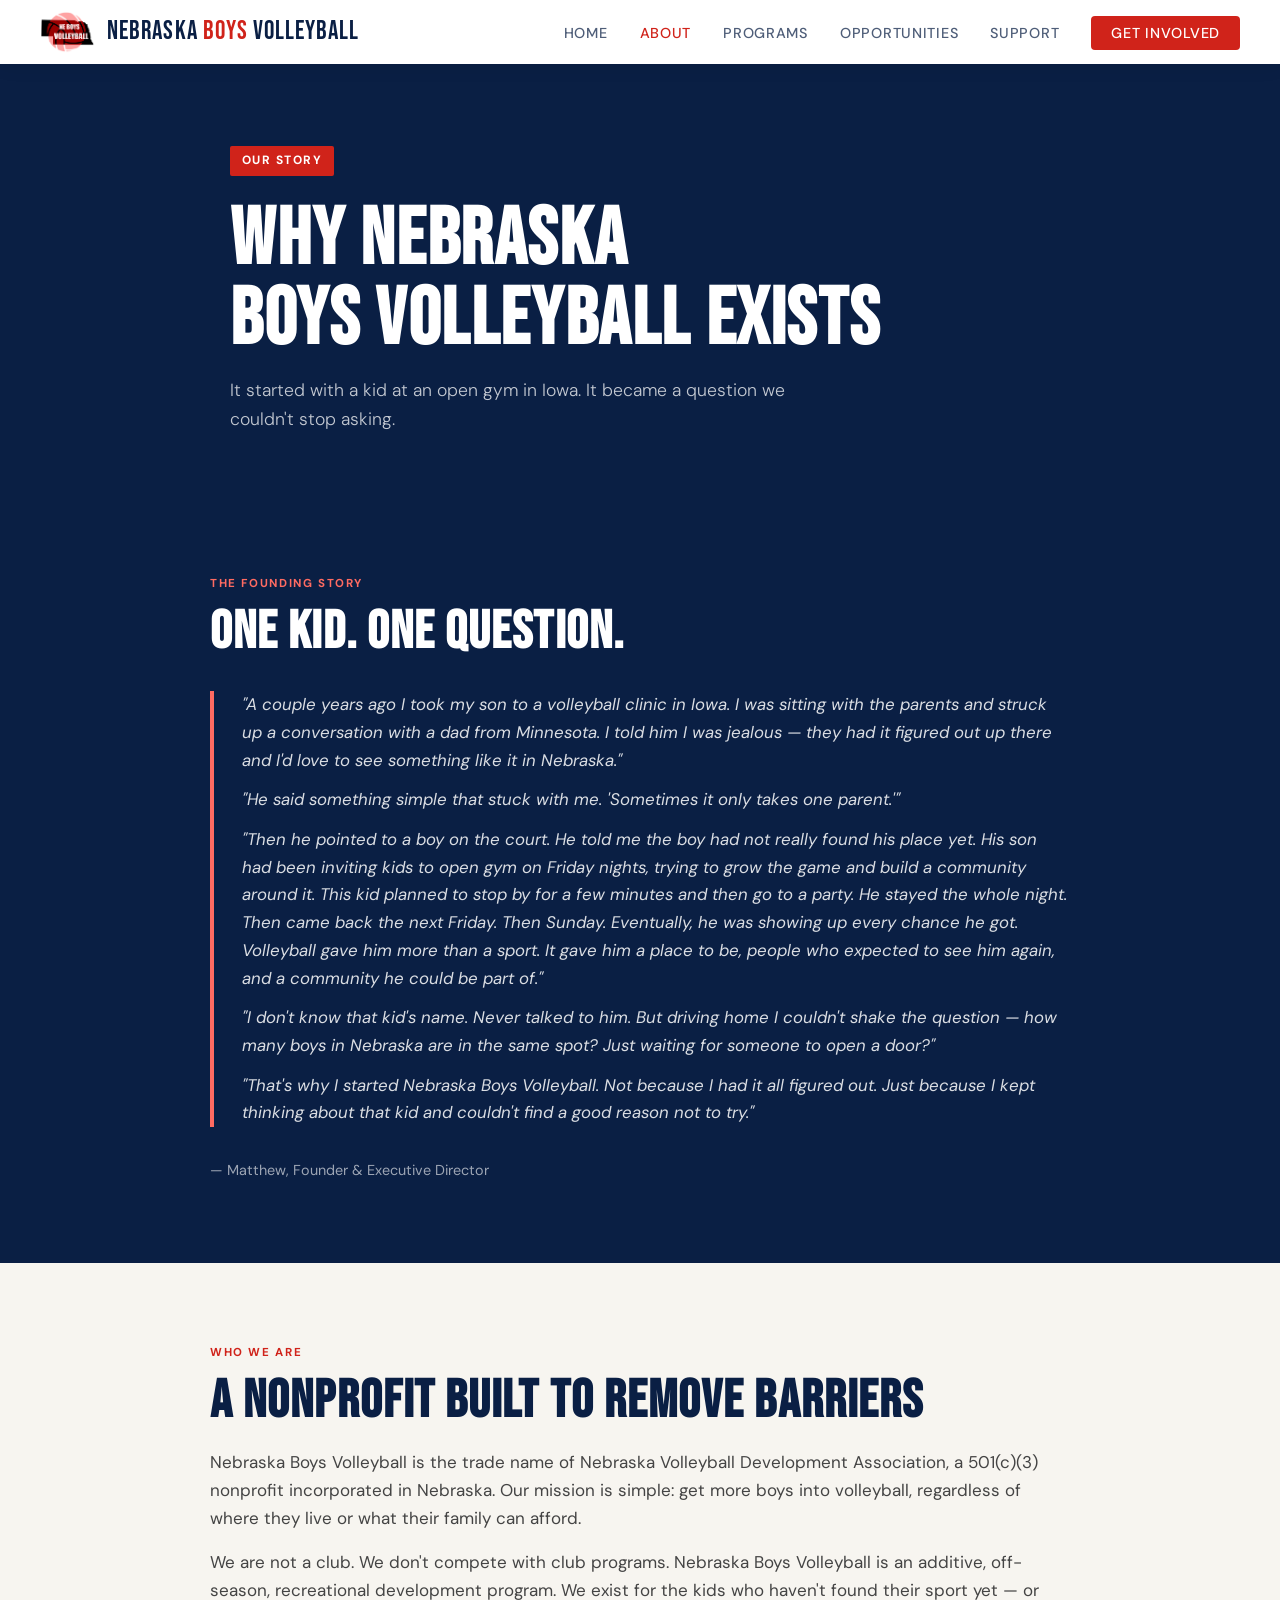
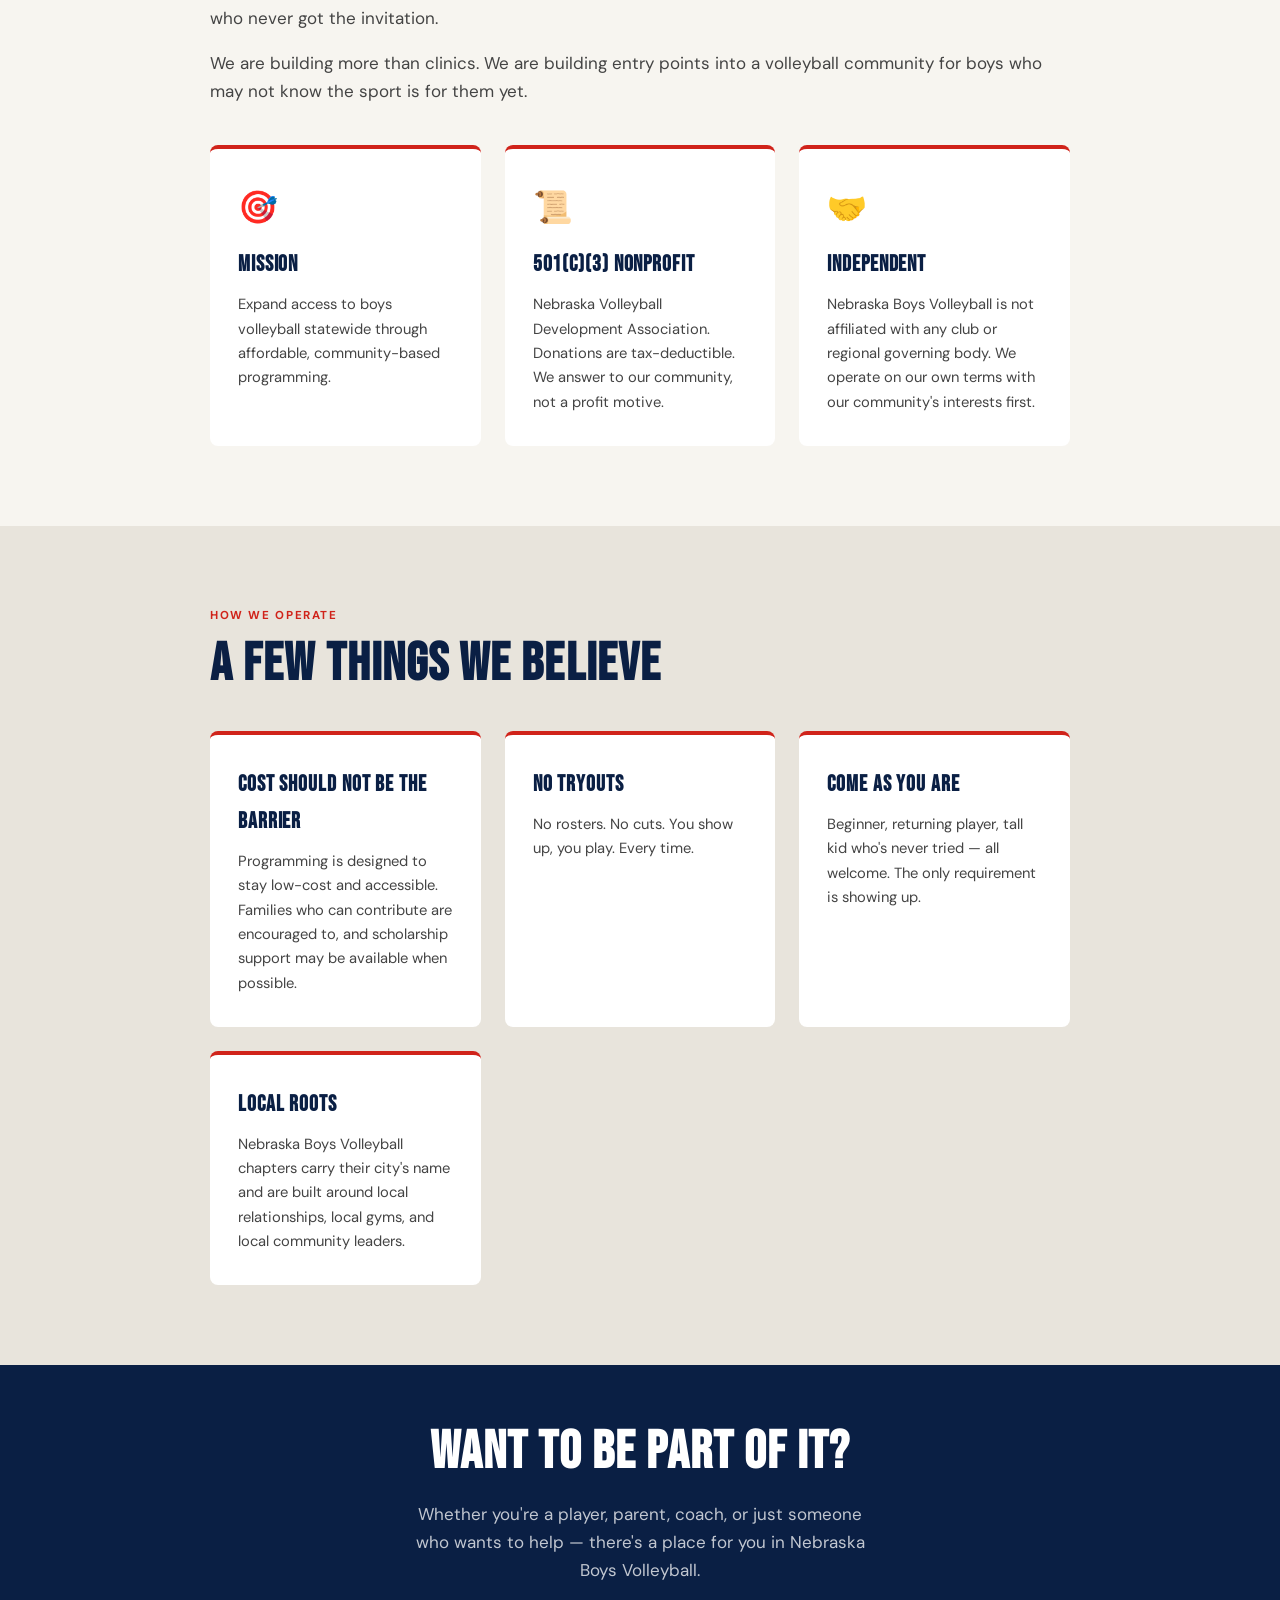
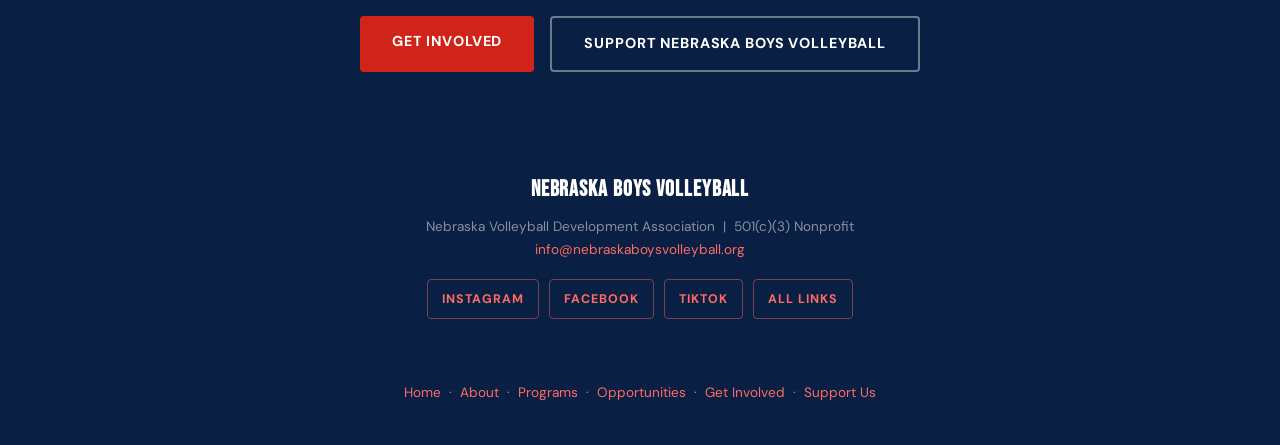
==== about.html @ cfd54239 "baseline changes" ====
﻿<!DOCTYPE html>
<html lang="en">
<head>
  <meta charset="UTF-8">
  <meta name="viewport" content="width=device-width, initial-scale=1.0">
  <title>About | Nebraska Boys Volleyball</title>
  <meta name="description" content="Learn the story behind Nebraska Boys Volleyball and our mission to grow boys volleyball participation across Nebraska.">
  <meta name="keywords" content="Nebraska Boys Volleyball mission, Nebraska volleyball nonprofit, boys volleyball Nebraska story, youth volleyball nonprofit Nebraska">
  <meta name="author" content="Nebraska Volleyball Development Association">
  <link rel="canonical" href="https://www.nebraskaboysvolleyball.org/about.html">

  <meta property="og:type" content="website">
  <meta property="og:url" content="https://www.nebraskaboysvolleyball.org/about.html">
  <meta property="og:title" content="About Nebraska Boys Volleyball">
  <meta property="og:description" content="The story behind Nebraska Boys Volleyball &mdash; and why we exist to give every Nebraska boy an invitation to play.">
  <meta property="og:site_name" content="Nebraska Boys Volleyball">

  <meta name="twitter:card" content="summary">
  <meta name="twitter:title" content="About Nebraska Boys Volleyball">
  <meta name="twitter:description" content="The story behind Nebraska Boys Volleyball &mdash; why we exist to give every Nebraska boy an invitation to play.">

  <link rel="icon" type="image/png" sizes="192x192" href="assets/favicon.png">
  <link rel="apple-touch-icon" href="assets/favicon.png">
  <link rel="stylesheet" href="style.css">
</head>
<body>

<nav>
  <a class="nav-brand" href="index.html">
    <img class="nav-logo" src="images/boys_logo_resize.png" alt="Nebraska Boys Volleyball logo">
    <span class="nav-brand-text">Nebraska <span>Boys</span> Volleyball</span>
  </a>
  <button class="nav-toggle" onclick="document.querySelector('.nav-links').classList.toggle('open')" aria-label="Menu">
    <span></span><span></span><span></span>
  </button>
  <ul class="nav-links">
    <li><a href="index.html">Home</a></li>
    <li><a href="about.html" class="active">About</a></li>
    <li><a href="programs.html">Programs</a></li>
    <li><a href="opportunities.html">Opportunities</a></li>
    <li><a href="support.html">Support</a></li>
    <li><a href="get-involved.html" class="nav-cta">Get Involved</a></li>
  </ul>
</nav>

<section class="page-hero">
  <div class="page-hero-inner">
    <div class="hero-tag">Our Story</div>
    <h1>Why Nebraska<br>Boys Volleyball Exists</h1>
    <p>It started with a kid at an open gym in Iowa. It became a question we couldn't stop asking.</p>
  </div>
</section>

<!-- FOUNDING STORY -->
<section class="section section-alt">
  <div class="section-inner">
    <div class="section-label">The Founding Story</div>
    <h2>One Kid. One Question.</h2>
    <div class="story-block">
      <p>"A couple years ago I took my son to a volleyball clinic in Iowa. I was sitting with the parents and struck up a conversation with a dad from Minnesota. I told him I was jealous &mdash; they had it figured out up there and I'd love to see something like it in Nebraska."</p>
      <p>"He said something simple that stuck with me. 'Sometimes it only takes one parent.'"</p>
      <p>"Then he pointed to a boy on the court. He told me the boy had not really found his place yet. His son had been inviting kids to open gym on Friday nights, trying to grow the game and build a community around it. This kid planned to stop by for a few minutes and then go to a party. He stayed the whole night. Then came back the next Friday. Then Sunday. Eventually, he was showing up every chance he got. Volleyball gave him more than a sport. It gave him a place to be, people who expected to see him again, and a community he could be part of."</p>
      <p>"I don't know that kid's name. Never talked to him. But driving home I couldn't shake the question &mdash; how many boys in Nebraska are in the same spot? Just waiting for someone to open a door?"</p>
      <p>"That's why I started Nebraska Boys Volleyball. Not because I had it all figured out. Just because I kept thinking about that kid and couldn't find a good reason not to try."</p>
    </div>
    <p style="color: rgba(255,255,255,0.6); font-size:0.9rem;">&mdash; Matthew, Founder & Executive Director</p>
  </div>
</section>

<!-- MISSION & STRUCTURE -->
<section class="section">
  <div class="section-inner">
    <div class="section-label">Who We Are</div>
    <h2>A Nonprofit Built to Remove Barriers</h2>
    <p>Nebraska Boys Volleyball is the trade name of Nebraska Volleyball Development Association, a 501(c)(3) nonprofit incorporated in Nebraska. Our mission is simple: get more boys into volleyball, regardless of where they live or what their family can afford.</p>
    <p>We are not a club. We don't compete with club programs. Nebraska Boys Volleyball is an additive, off-season, recreational development program. We exist for the kids who haven't found their sport yet &mdash; or who never got the invitation.</p>
    <p>We are building more than clinics. We are building entry points into a volleyball community for boys who may not know the sport is for them yet.</p>

    <div class="card-grid" style="margin-top:40px;">
      <div class="card">
        <div class="card-icon">&#127919;</div>
        <h3>Mission</h3>
        <p>Expand access to boys volleyball statewide through affordable, community-based programming.</p>
      </div>
      <div class="card">
        <div class="card-icon">&#128220;</div>
        <h3>501(c)(3) Nonprofit</h3>
        <p>Nebraska Volleyball Development Association. Donations are tax-deductible. We answer to our community, not a profit motive.</p>
      </div>
      <div class="card">
        <div class="card-icon">&#129309;</div>
        <h3>Independent</h3>
        <p>Nebraska Boys Volleyball is not affiliated with any club or regional governing body. We operate on our own terms with our community's interests first.</p>
      </div>
    </div>
  </div>
</section>

<!-- PRINCIPLES -->
<section class="section" style="background: var(--light-gray);">
  <div class="section-inner">
    <div class="section-label">How We Operate</div>
    <h2>A Few Things We Believe</h2>

    <div class="card-grid">
      <div class="card">
        <h3>Cost Should Not Be the Barrier</h3>
        <p>Programming is designed to stay low-cost and accessible. Families who can contribute are encouraged to, and scholarship support may be available when possible.</p>
      </div>
      <div class="card">
        <h3>No Tryouts</h3>
        <p>No rosters. No cuts. You show up, you play. Every time.</p>
      </div>
      <div class="card">
        <h3>Come as You Are</h3>
        <p>Beginner, returning player, tall kid who's never tried &mdash; all welcome. The only requirement is showing up.</p>
      </div>
      <div class="card">
        <h3>Local Roots</h3>
        <p>Nebraska Boys Volleyball chapters carry their city's name and are built around local relationships, local gyms, and local community leaders.</p>
      </div>
    </div>
  </div>
</section>


<!-- CTA -->
<section class="section section-alt" style="text-align:center; padding-top:60px; padding-bottom:60px;">
  <div class="section-inner">
    <h2>Want to Be Part of It?</h2>
    <p style="max-width:480px; margin: 12px auto 32px;">Whether you're a player, parent, coach, or just someone who wants to help &mdash; there's a place for you in Nebraska Boys Volleyball.</p>
    <div class="btn-row" style="justify-content:center;">
      <a href="get-involved.html" class="btn btn-primary">Get Involved</a>
      <a href="support.html" class="btn btn-outline">Support Nebraska Boys Volleyball</a>
    </div>
  </div>
</section>

<footer>
  <strong>Nebraska Boys Volleyball</strong>
  Nebraska Volleyball Development Association &nbsp;|&nbsp; 501(c)(3) Nonprofit<br>
  <a href="mailto:info@nebraskaboysvolleyball.org">info@nebraskaboysvolleyball.org</a>
  <div class="social-links" aria-label="Nebraska Boys Volleyball social links">
    <a href="https://www.instagram.com/ne.boys.vb" target="_blank" rel="noopener">Instagram</a>
    <a href="https://www.facebook.com/profile.php?id=61557560480954" target="_blank" rel="noopener">Facebook</a>
    <a href="https://www.tiktok.com/@ne.boys.hs.vb" target="_blank" rel="noopener">TikTok</a>
    <a href="https://linktr.ee/neboyshsvb" target="_blank" rel="noopener">All Links</a>
  </div>  <br><br>
  <a href="index.html">Home</a> &nbsp;&middot;&nbsp; <a href="about.html">About</a> &nbsp;&middot;&nbsp; <a href="programs.html">Programs</a> &nbsp;&middot;&nbsp; <a href="opportunities.html">Opportunities</a> &nbsp;&middot;&nbsp; <a href="get-involved.html">Get Involved</a> &nbsp;&middot;&nbsp; <a href="support.html">Support Us</a>
</footer>

</body>
</html>
---- style.css ----
﻿@import url('https://fonts.googleapis.com/css2?family=Bebas+Neue&family=DM+Sans:ital,wght@0,300;0,400;0,500;0,700;1,300&display=swap');

:root {
  --navy: #0a1f44;
  --red: #d0231a;
  --red-light: #ff6b62;
  --gold: #f5a623;
  --white: #ffffff;
  --off-white: #f7f5f0;
  --light-gray: #e8e4dc;
  --mid-gray: #888;
  --text: #1a1a1a;
}

* {
  margin: 0;
  padding: 0;
  box-sizing: border-box;
}

html {
  scroll-behavior: smooth;
}

body {
  font-family: 'DM Sans', sans-serif;
  color: var(--text);
  background: var(--off-white);
  font-size: 17px;
  line-height: 1.65;
}

/* -- NAV -- */
nav {
  background: var(--white);
  padding: 0 40px;
  display: flex;
  align-items: center;
  justify-content: space-between;
  position: sticky;
  top: 0;
  z-index: 100;
  height: 64px;
  box-shadow: 0 2px 18px rgba(0,0,0,0.08);
}

.nav-brand {
  display: inline-flex;
  align-items: center;
  gap: 12px;
  font-family: 'Bebas Neue', sans-serif;
  font-size: 1.6rem;
  color: var(--white);
  text-decoration: none;
  letter-spacing: 0.04em;
  line-height: 1;
}

.nav-logo {
  display: block;
  width: auto;
  height: 44px;
  border-radius: 4px;
  background: transparent;
  object-fit: contain;
}

.nav-brand-text {
  color: var(--navy);
}

.nav-brand-text > span {
  color: var(--red);
}

.nav-links {
  display: flex;
  gap: 32px;
  list-style: none;
}

.nav-links a {
  color: rgba(10,31,68,0.72);
  text-decoration: none;
  font-size: 0.9rem;
  font-weight: 500;
  letter-spacing: 0.05em;
  text-transform: uppercase;
  transition: color 0.2s;
}

.nav-links a:hover,
.nav-links a.active {
  color: var(--red);
}

.nav-cta {
  background: var(--red);
  color: var(--white) !important;
  padding: 8px 20px;
  border-radius: 4px;
  transition: background 0.2s !important;
}

.nav-cta:hover {
  background: #b01e16 !important;
  color: var(--white) !important;
}

/* hamburger */
.nav-toggle {
  display: none;
  flex-direction: column;
  gap: 5px;
  cursor: pointer;
  background: none;
  border: none;
  padding: 4px;
}
.nav-toggle span {
  display: block;
  width: 24px;
  height: 2px;
  background: var(--navy);
  transition: all 0.3s;
}

/* -- HERO -- */
.hero {
  background: var(--navy);
  color: var(--white);
  padding: 100px 40px 80px;
  position: relative;
  overflow: hidden;
}

.hero::before {
  content: 'NEBRASKA';
  position: absolute;
  right: 18px;
  top: -24px;
  font-family: 'Bebas Neue', sans-serif;
  font-size: 15rem;
  color: rgba(255,255,255,0.03);
  line-height: 1;
  pointer-events: none;
  user-select: none;
}

.hero-inner {
  max-width: 820px;
  margin: 0 auto;
  position: relative;
}

.hero-tag {
  display: inline-block;
  background: var(--red);
  color: var(--white);
  font-size: 0.75rem;
  font-weight: 700;
  letter-spacing: 0.12em;
  text-transform: uppercase;
  padding: 5px 12px;
  margin-bottom: 24px;
  border-radius: 2px;
}

.hero h1 {
  font-family: 'Bebas Neue', sans-serif;
  font-size: clamp(3rem, 8vw, 6rem);
  line-height: 0.95;
  letter-spacing: 0.02em;
  margin-bottom: 28px;
}

.hero h1 em {
  color: var(--red-light);
  font-style: normal;
}

.hero p {
  font-size: 1.15rem;
  font-weight: 300;
  max-width: 560px;
  color: rgba(255,255,255,0.8);
  margin-bottom: 40px;
}

.btn-row {
  display: flex;
  gap: 16px;
  flex-wrap: wrap;
}

.btn {
  display: inline-block;
  padding: 14px 32px;
  font-family: 'DM Sans', sans-serif;
  font-size: 0.9rem;
  font-weight: 700;
  letter-spacing: 0.06em;
  text-transform: uppercase;
  text-decoration: none;
  border-radius: 4px;
  transition: all 0.2s;
  cursor: pointer;
  border: none;
}

.btn-primary {
  background: var(--red);
  color: var(--white);
}

.btn-primary:hover {
  background: #b01e16;
  transform: translateY(-1px);
}

.btn-outline {
  background: transparent;
  color: var(--white);
  border: 2px solid rgba(255,255,255,0.4);
}

.btn-outline:hover {
  border-color: var(--white);
  background: rgba(255,255,255,0.08);
}

/* -- STAT BAR -- */
.stat-bar {
  background: var(--red);
  padding: 20px 40px;
  display: flex;
  justify-content: center;
  gap: 60px;
  flex-wrap: wrap;
}

.stat {
  text-align: center;
}

.stat-num {
  font-family: 'Bebas Neue', sans-serif;
  font-size: 2rem;
  color: var(--white);
  line-height: 1;
}

.stat-label {
  font-size: 0.72rem;
  font-weight: 700;
  letter-spacing: 0.1em;
  text-transform: uppercase;
  color: var(--white);
  opacity: 0.78;
}

/* -- SECTIONS -- */
.section {
  padding: 80px 40px;
}

.section-inner {
  max-width: 860px;
  margin: 0 auto;
}

.section-label {
  font-size: 0.72rem;
  font-weight: 700;
  letter-spacing: 0.14em;
  text-transform: uppercase;
  color: var(--red);
  margin-bottom: 12px;
}

.section h2 {
  font-family: 'Bebas Neue', sans-serif;
  font-size: clamp(2rem, 5vw, 3.4rem);
  color: var(--navy);
  line-height: 1;
  margin-bottom: 20px;
  letter-spacing: 0.02em;
}

.section p {
  color: #444;
  margin-bottom: 16px;
}

.section p:last-child {
  margin-bottom: 0;
}

/* -- ALTERNATING BG -- */
.section-alt {
  background: var(--navy);
  color: var(--white);
}

.section-alt .section-label {
  color: var(--red-light);
}

.section-alt h2 {
  color: var(--white);
}

.section-alt p {
  color: rgba(255,255,255,0.75);
}

/* -- CARDS -- */
.card-grid {
  display: grid;
  grid-template-columns: repeat(auto-fit, minmax(240px, 1fr));
  gap: 24px;
  margin-top: 40px;
}

.card {
  background: var(--white);
  border-radius: 8px;
  padding: 32px 28px;
  border-top: 4px solid var(--red);
}

.section-alt .card {
  background: rgba(255,255,255,0.07);
  border-top-color: var(--red-light);
}

.card-icon {
  font-size: 2rem;
  margin-bottom: 14px;
}

.card h3 {
  font-family: 'Bebas Neue', sans-serif;
  font-size: 1.4rem;
  letter-spacing: 0.04em;
  color: var(--navy);
  margin-bottom: 8px;
}

.section-alt .card h3 {
  color: var(--red-light);
}

.card p {
  font-size: 0.92rem;
  margin: 0;
}

/* -- UPCOMING EVENTS -- */
.event-grid {
  display: grid;
  grid-template-columns: repeat(auto-fit, minmax(260px, 1fr));
  gap: 20px;
  margin-top: 32px;
}

.event-card {
  background: var(--white);
  border-radius: 8px;
  border-left: 4px solid var(--red);
  padding: 24px;
  display: flex;
  flex-direction: column;
  gap: 14px;
}

.event-card.featured {
  border-left-color: var(--red);
}

.event-date {
  font-size: 0.72rem;
  font-weight: 700;
  letter-spacing: 0.12em;
  text-transform: uppercase;
  color: var(--red);
}

.event-card h3 {
  font-family: 'Bebas Neue', sans-serif;
  font-size: 1.6rem;
  line-height: 1;
  letter-spacing: 0.04em;
  color: var(--navy);
}

.event-meta {
  display: grid;
  gap: 6px;
  color: #555;
  font-size: 0.9rem;
}

.event-meta strong {
  color: var(--navy);
}

.event-card p {
  color: #555;
  font-size: 0.92rem;
}

.event-card .btn {
  align-self: flex-start;
  margin-top: auto;
}

.event-note {
  margin-top: 20px;
  padding: 18px 20px;
  background: rgba(208,35,26,0.12);
  border-left: 4px solid var(--red);
  color: var(--navy);
  font-size: 0.92rem;
}

/* -- THANK YOU PAGES -- */
.thank-you-hero {
  background: var(--navy);
  color: var(--white);
  padding: 90px 40px 70px;
}

.thank-you-inner {
  max-width: 760px;
  margin: 0 auto;
}

.thank-you-hero h1 {
  font-family: 'Bebas Neue', sans-serif;
  font-size: clamp(2.6rem, 7vw, 5rem);
  line-height: 1;
  letter-spacing: 0.02em;
  margin-bottom: 18px;
}

.thank-you-hero p {
  max-width: 560px;
  color: rgba(255,255,255,0.78);
  margin-bottom: 28px;
}

.next-step-list {
  display: grid;
  gap: 16px;
  margin-top: 28px;
}

.next-step {
  background: var(--white);
  border-radius: 8px;
  border-left: 4px solid var(--red);
  padding: 20px 22px;
}

.next-step h3 {
  font-family: 'Bebas Neue', sans-serif;
  color: var(--navy);
  letter-spacing: 0.04em;
  font-size: 1.35rem;
  margin-bottom: 4px;
}

/* -- STORY -- */
.story-block {
  border-left: 4px solid var(--red-light);
  padding-left: 28px;
  margin: 32px 0;
}

.story-block p {
  font-size: 1.05rem;
  font-style: italic;
  color: rgba(255,255,255,0.85) !important;
  margin-bottom: 12px;
}

/* -- SCHEDULE TABLE -- */
.schedule-table {
  width: 100%;
  border-collapse: collapse;
  margin-top: 32px;
  background: var(--white);
  border-radius: 8px;
  overflow: hidden;
}

.schedule-table th {
  background: var(--navy);
  color: var(--white);
  font-size: 0.78rem;
  letter-spacing: 0.1em;
  text-transform: uppercase;
  padding: 14px 20px;
  text-align: left;
}

.schedule-table td {
  padding: 14px 20px;
  border-bottom: 1px solid var(--light-gray);
  font-size: 0.95rem;
}

.schedule-table tr:last-child td {
  border-bottom: none;
}

.schedule-table tr:nth-child(even) td {
  background: var(--off-white);
}

/* -- FORM EMBED -- */
.form-wrap {
  background: var(--white);
  border-radius: 8px;
  padding: 8px;
  margin-top: 32px;
  box-shadow: 0 4px 24px rgba(0,0,0,0.08);
}

.form-wrap iframe {
  width: 100%;
  border: none;
  border-radius: 4px;
  min-height: 680px;
}

/* -- SUPPORT PAGE -- */
.support-hero {
  background: var(--red);
  color: var(--white);
  padding: 80px 40px 60px;
  text-align: center;
}

.support-hero h1 {
  font-family: 'Bebas Neue', sans-serif;
  font-size: clamp(2.5rem, 7vw, 5rem);
  letter-spacing: 0.02em;
  line-height: 1;
  margin-bottom: 16px;
}

.support-hero p {
  font-size: 1.1rem;
  max-width: 520px;
  margin: 0 auto 32px;
  opacity: 0.9;
  font-weight: 300;
}

.donate-btn {
  display: inline-block;
  background: var(--gold);
  color: var(--navy);
  font-family: 'DM Sans', sans-serif;
  font-size: 1rem;
  font-weight: 700;
  letter-spacing: 0.08em;
  text-transform: uppercase;
  padding: 18px 48px;
  border-radius: 4px;
  text-decoration: none;
  transition: all 0.2s;
}

.donate-btn:hover {
  background: #e09600;
  transform: translateY(-2px);
  box-shadow: 0 8px 24px rgba(0,0,0,0.2);
}

.tier-grid {
  display: grid;
  grid-template-columns: repeat(auto-fit, minmax(200px, 1fr));
  gap: 20px;
  margin-top: 40px;
}

.tier-card {
  background: var(--white);
  border-radius: 8px;
  padding: 28px 24px;
  text-align: center;
  border-bottom: 4px solid var(--light-gray);
  transition: all 0.2s;
}

.tier-card:hover {
  transform: translateY(-3px);
  box-shadow: 0 8px 24px rgba(0,0,0,0.1);
}

.tier-card.featured {
  border-bottom-color: var(--red);
  background: var(--navy);
  color: var(--white);
}

.tier-amount {
  font-family: 'Bebas Neue', sans-serif;
  font-size: 2.8rem;
  color: var(--navy);
  line-height: 1;
}

.tier-card.featured .tier-amount {
  color: var(--red-light);
}

.tier-name {
  font-size: 0.78rem;
  font-weight: 700;
  letter-spacing: 0.12em;
  text-transform: uppercase;
  color: var(--mid-gray);
  margin-bottom: 12px;
  display: block;
}

.tier-card.featured .tier-name {
  color: rgba(255,255,255,0.6);
}

.tier-desc {
  font-size: 0.88rem;
  color: #555;
  margin-top: 8px;
}

.tier-card.featured .tier-desc {
  color: rgba(255,255,255,0.7);
}

/* -- SUPPORTER WALL -- */
.supporter-wall {
  display: grid;
  grid-template-columns: repeat(3, 1fr);
  gap: 18px;
  margin-top: 32px;
}

.supporter-wall-item {
  background: var(--white);
  border-radius: 8px;
  border-left: 4px solid var(--red);
  padding: 22px 20px;
}

.supporter-wall-item h3 {
  font-family: 'Bebas Neue', sans-serif;
  font-size: 1.35rem;
  letter-spacing: 0.04em;
  color: var(--navy);
  margin-bottom: 6px;
}

.supporter-wall-item p {
  color: #555;
  font-size: 0.9rem;
  margin: 0;
}

.supporter-note {
  margin-top: 28px;
  padding: 22px 24px;
  background: rgba(208,35,26,0.08);
  border-radius: 8px;
  color: var(--navy);
}

/* -- FOOTER -- */
footer {
  background: var(--navy);
  color: rgba(255,255,255,0.5);
  text-align: center;
  padding: 40px;
  font-size: 0.85rem;
}

footer a {
  color: var(--red-light);
  text-decoration: none;
}

footer strong {
  color: var(--white);
  display: block;
  font-family: 'Bebas Neue', sans-serif;
  font-size: 1.4rem;
  letter-spacing: 0.04em;
  margin-bottom: 8px;
}

.social-links {
  display: flex;
  justify-content: center;
  flex-wrap: wrap;
  gap: 10px;
  margin: 18px 0;
}

.social-links a {
  display: inline-flex;
  align-items: center;
  justify-content: center;
  min-height: 40px;
  padding: 8px 14px;
  border: 1px solid rgba(255,107,98,0.45);
  border-radius: 4px;
  color: var(--red-light);
  font-size: 0.78rem;
  font-weight: 700;
  letter-spacing: 0.08em;
  text-transform: uppercase;
  text-decoration: none;
}

.social-links a:hover {
  background: rgba(255,107,98,0.12);
  color: var(--white);
}

/* -- ABOUT PAGE -- */
.page-hero {
  background: var(--navy);
  color: var(--white);
  padding: 80px 40px 60px;
}

.page-hero-inner {
  max-width: 820px;
  margin: 0 auto;
}

.page-hero h1 {
  font-family: 'Bebas Neue', sans-serif;
  font-size: clamp(2.5rem, 7vw, 5rem);
  letter-spacing: 0.02em;
  line-height: 1;
  margin-bottom: 16px;
}

.page-hero p {
  font-size: 1.1rem;
  max-width: 560px;
  opacity: 0.75;
  font-weight: 300;
}

/* -- RESPONSIVE -- */
@media (max-width: 680px) {
  body {
    font-size: 16px;
  }

  nav {
    padding: 0 20px;
    flex-wrap: wrap;
    height: auto;
    padding-top: 12px;
    padding-bottom: 12px;
  }

  .nav-brand {
    font-size: 1.35rem;
  }

  .nav-logo {
    height: 38px;
  }

  .nav-brand-text {
    display: none;
  }

  .nav-links {
    display: none;
    width: 100%;
    flex-direction: column;
    gap: 0;
    padding: 12px 0;
  }

  .nav-links.open {
    display: flex;
  }

  .nav-links li {
    border-top: 1px solid rgba(10,31,68,0.12);
  }

  .nav-links a {
    display: block;
    padding: 12px 0;
  }

  .nav-cta {
    padding: 10px 0 !important;
    background: none !important;
    color: var(--red) !important;
    border: none !important;
  }

  .nav-toggle {
    display: flex;
  }

  .hero, .section, .page-hero, .support-hero, .thank-you-hero {
    padding-left: 20px;
    padding-right: 20px;
  }

  .section {
    padding-top: 56px;
    padding-bottom: 56px;
  }

  .hero, .page-hero, .support-hero, .thank-you-hero {
    padding-top: 64px;
    padding-bottom: 52px;
  }

  .hero::before {
    font-size: 7rem;
    right: 12px;
    top: 6px;
  }

  .stat-bar {
    gap: 32px;
    padding: 20px;
  }

  .btn-row {
    flex-direction: column;
  }

  .btn,
  .donate-btn {
    width: 100%;
    text-align: center;
    padding-left: 18px;
    padding-right: 18px;
  }

  .card-grid,
  .event-grid,
  .supporter-wall,
  .tier-grid {
    grid-template-columns: 1fr;
  }

  .card,
  .event-card,
  .tier-card {
    padding: 24px 20px;
  }

  .schedule-table {
    display: block;
    overflow-x: auto;
    -webkit-overflow-scrolling: touch;
  }

  .schedule-table th,
  .schedule-table td {
    white-space: nowrap;
    padding: 12px 14px;
  }

  .form-wrap iframe {
    min-height: 760px;
  }

  footer {
    padding: 32px 20px;
  }

  .social-links {
    display: grid;
    grid-template-columns: 1fr;
    gap: 8px;
  }
}
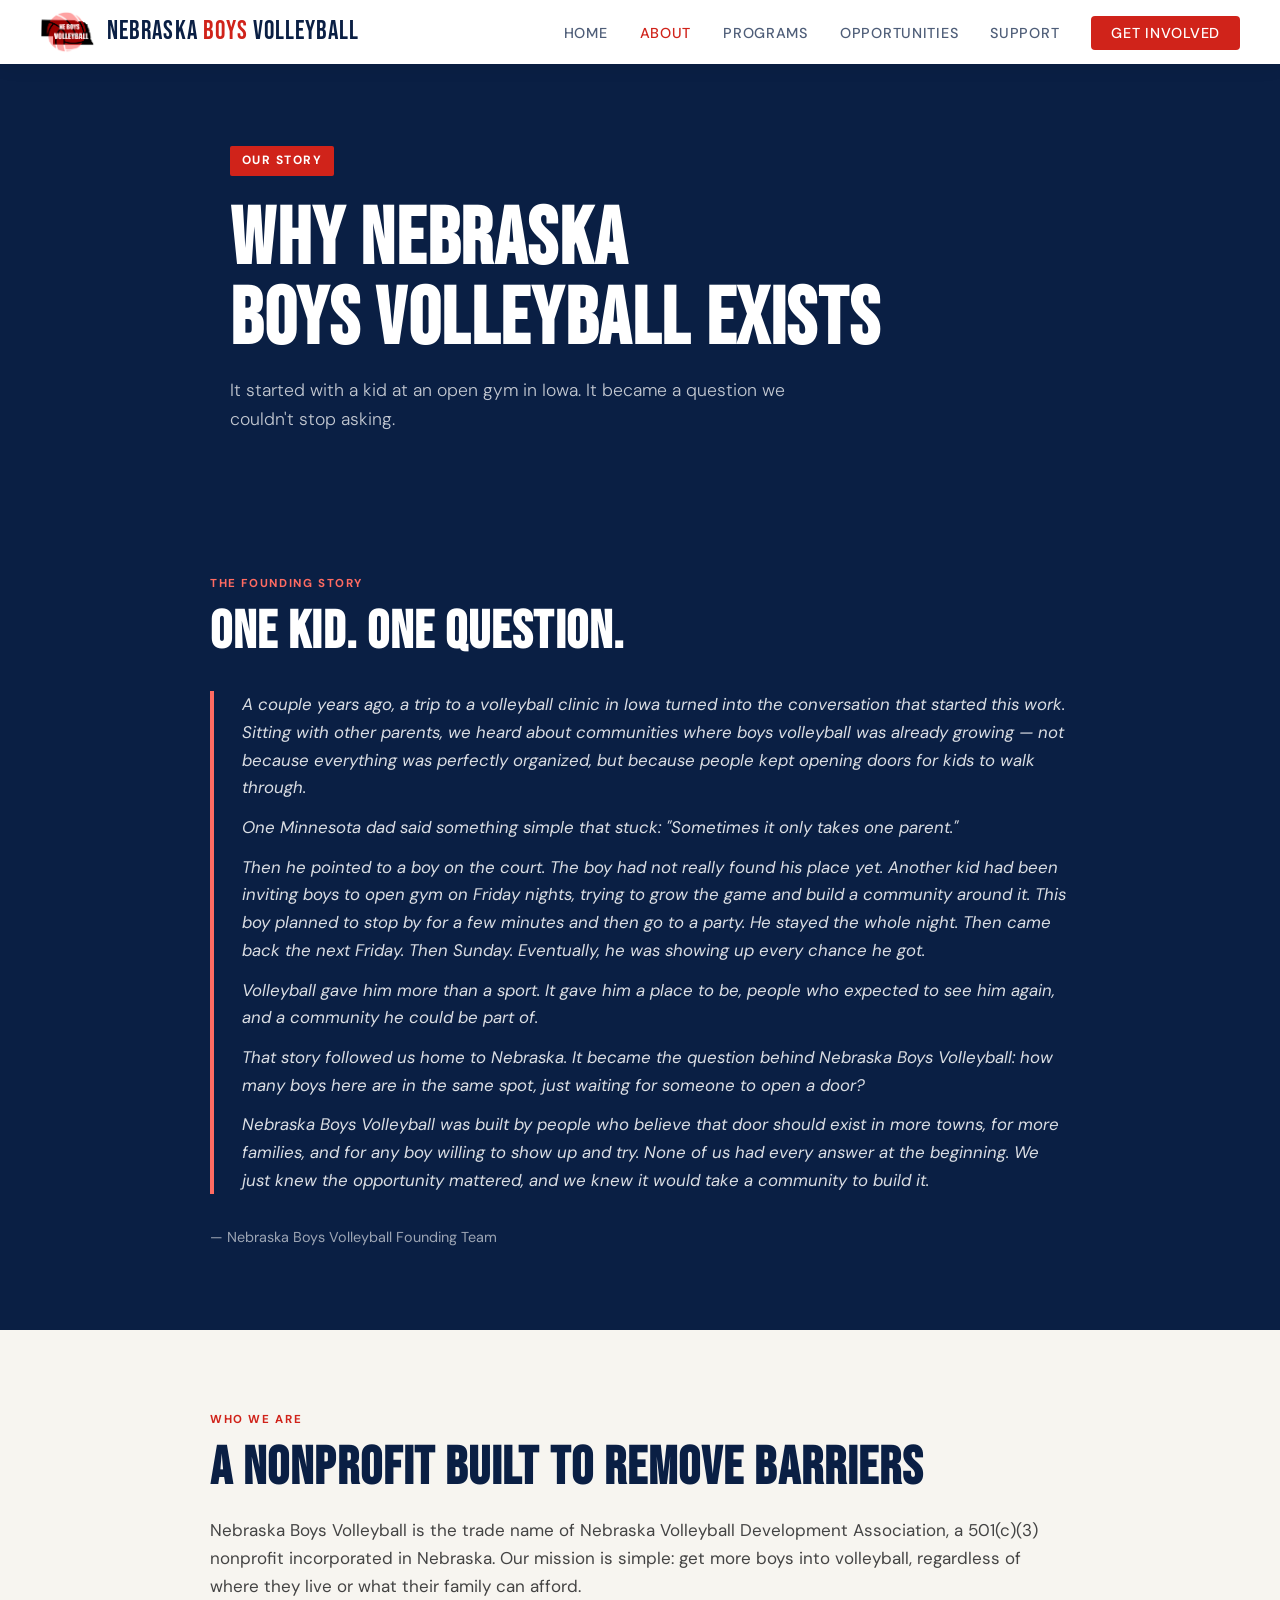
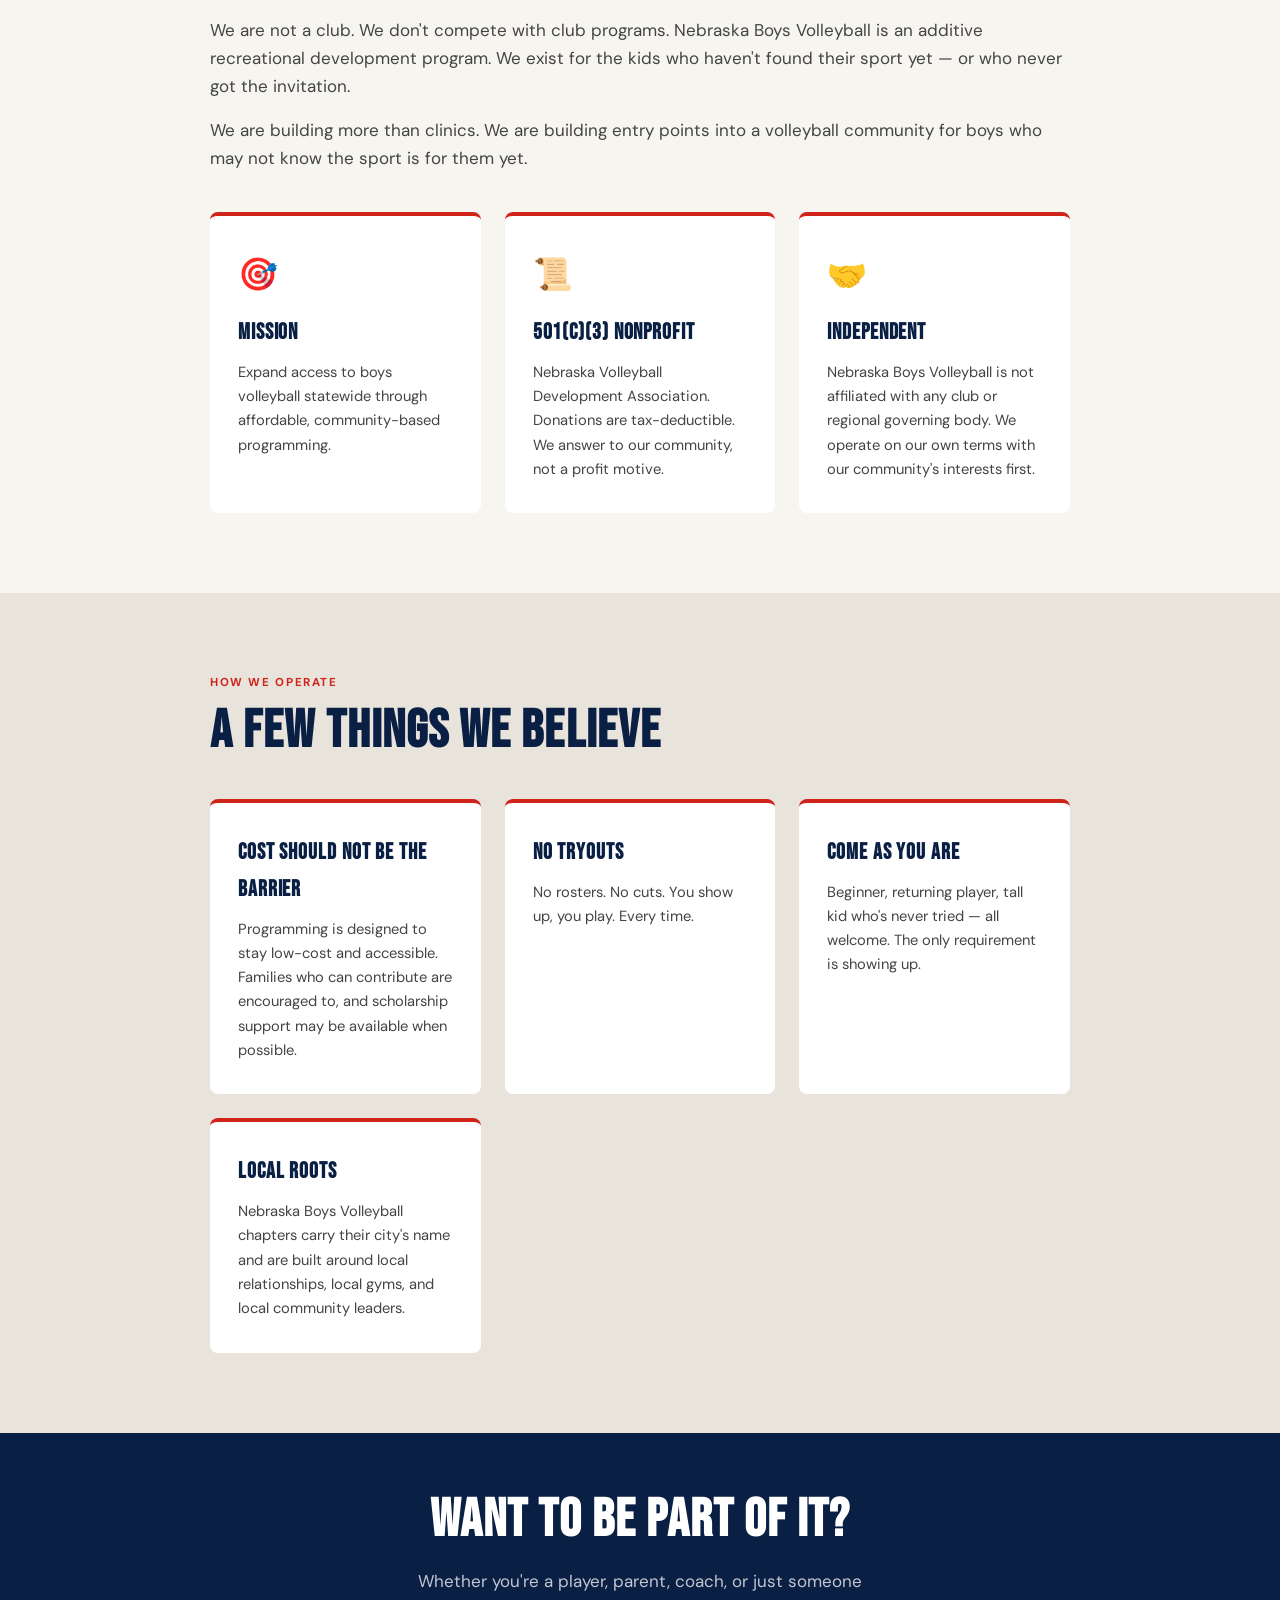
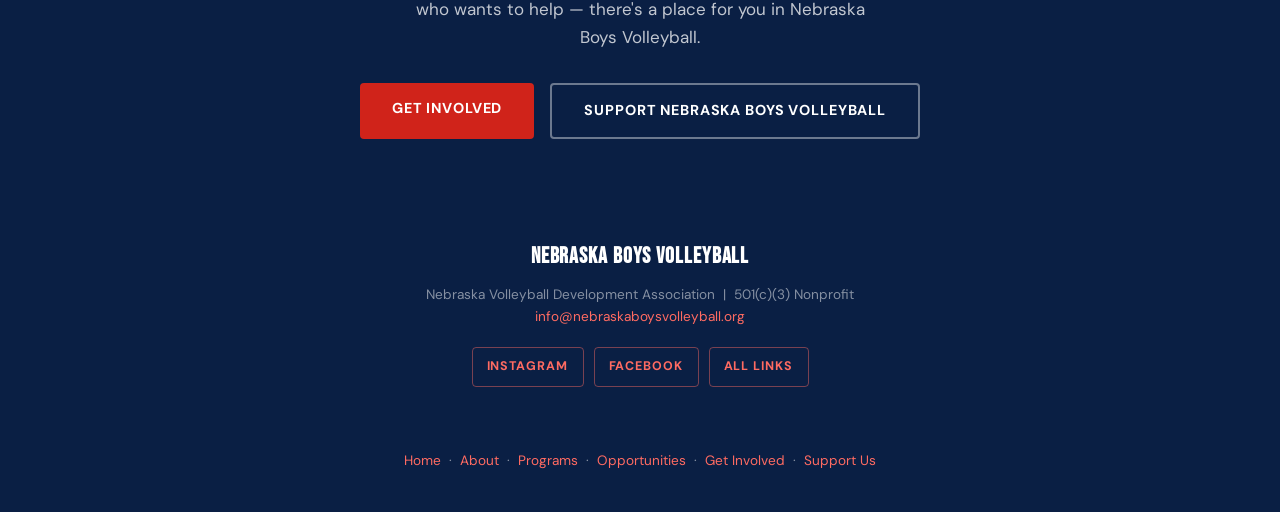
==== commit 4857b262: "fixed story" ====
--- a/about.html
+++ b/about.html
@@ -57,13 +57,14 @@
     <div class="section-label">The Founding Story</div>
     <h2>One Kid. One Question.</h2>
     <div class="story-block">
-      <p>"A couple years ago I took my son to a volleyball clinic in Iowa. I was sitting with the parents and struck up a conversation with a dad from Minnesota. I told him I was jealous &mdash; they had it figured out up there and I'd love to see something like it in Nebraska."</p>
-      <p>"He said something simple that stuck with me. 'Sometimes it only takes one parent.'"</p>
-      <p>"Then he pointed to a boy on the court. He told me the boy had not really found his place yet. His son had been inviting kids to open gym on Friday nights, trying to grow the game and build a community around it. This kid planned to stop by for a few minutes and then go to a party. He stayed the whole night. Then came back the next Friday. Then Sunday. Eventually, he was showing up every chance he got. Volleyball gave him more than a sport. It gave him a place to be, people who expected to see him again, and a community he could be part of."</p>
-      <p>"I don't know that kid's name. Never talked to him. But driving home I couldn't shake the question &mdash; how many boys in Nebraska are in the same spot? Just waiting for someone to open a door?"</p>
-      <p>"That's why I started Nebraska Boys Volleyball. Not because I had it all figured out. Just because I kept thinking about that kid and couldn't find a good reason not to try."</p>
+      <p>A couple years ago, a trip to a volleyball clinic in Iowa turned into the conversation that started this work. Sitting with other parents, we heard about communities where boys volleyball was already growing &mdash; not because everything was perfectly organized, but because people kept opening doors for kids to walk through.</p>
+      <p>One Minnesota dad said something simple that stuck: "Sometimes it only takes one parent."</p>
+      <p>Then he pointed to a boy on the court. The boy had not really found his place yet. Another kid had been inviting boys to open gym on Friday nights, trying to grow the game and build a community around it. This boy planned to stop by for a few minutes and then go to a party. He stayed the whole night. Then came back the next Friday. Then Sunday. Eventually, he was showing up every chance he got.</p>
+      <p>Volleyball gave him more than a sport. It gave him a place to be, people who expected to see him again, and a community he could be part of.</p>
+      <p>That story followed us home to Nebraska. It became the question behind Nebraska Boys Volleyball: how many boys here are in the same spot, just waiting for someone to open a door?</p>
+      <p>Nebraska Boys Volleyball was built by people who believe that door should exist in more towns, for more families, and for any boy willing to show up and try. None of us had every answer at the beginning. We just knew the opportunity mattered, and we knew it would take a community to build it.</p>
     </div>
-    <p style="color: rgba(255,255,255,0.6); font-size:0.9rem;">&mdash; Matthew, Founder & Executive Director</p>
+    <p style="color: rgba(255,255,255,0.6); font-size:0.9rem;">&mdash; Nebraska Boys Volleyball Founding Team</p>
   </div>
 </section>
 
@@ -73,7 +74,7 @@
     <div class="section-label">Who We Are</div>
     <h2>A Nonprofit Built to Remove Barriers</h2>
     <p>Nebraska Boys Volleyball is the trade name of Nebraska Volleyball Development Association, a 501(c)(3) nonprofit incorporated in Nebraska. Our mission is simple: get more boys into volleyball, regardless of where they live or what their family can afford.</p>
-    <p>We are not a club. We don't compete with club programs. Nebraska Boys Volleyball is an additive, off-season, recreational development program. We exist for the kids who haven't found their sport yet &mdash; or who never got the invitation.</p>
+    <p>We are not a club. We don't compete with club programs. Nebraska Boys Volleyball is an additive recreational development program. We exist for the kids who haven't found their sport yet &mdash; or who never got the invitation.</p>
     <p>We are building more than clinics. We are building entry points into a volleyball community for boys who may not know the sport is for them yet.</p>
 
     <div class="card-grid" style="margin-top:40px;">
@@ -143,7 +144,6 @@
   <div class="social-links" aria-label="Nebraska Boys Volleyball social links">
     <a href="https://www.instagram.com/ne.boys.vb" target="_blank" rel="noopener">Instagram</a>
     <a href="https://www.facebook.com/profile.php?id=61557560480954" target="_blank" rel="noopener">Facebook</a>
-    <a href="https://www.tiktok.com/@ne.boys.hs.vb" target="_blank" rel="noopener">TikTok</a>
     <a href="https://linktr.ee/neboyshsvb" target="_blank" rel="noopener">All Links</a>
   </div>  <br><br>
   <a href="index.html">Home</a> &nbsp;&middot;&nbsp; <a href="about.html">About</a> &nbsp;&middot;&nbsp; <a href="programs.html">Programs</a> &nbsp;&middot;&nbsp; <a href="opportunities.html">Opportunities</a> &nbsp;&middot;&nbsp; <a href="get-involved.html">Get Involved</a> &nbsp;&middot;&nbsp; <a href="support.html">Support Us</a>
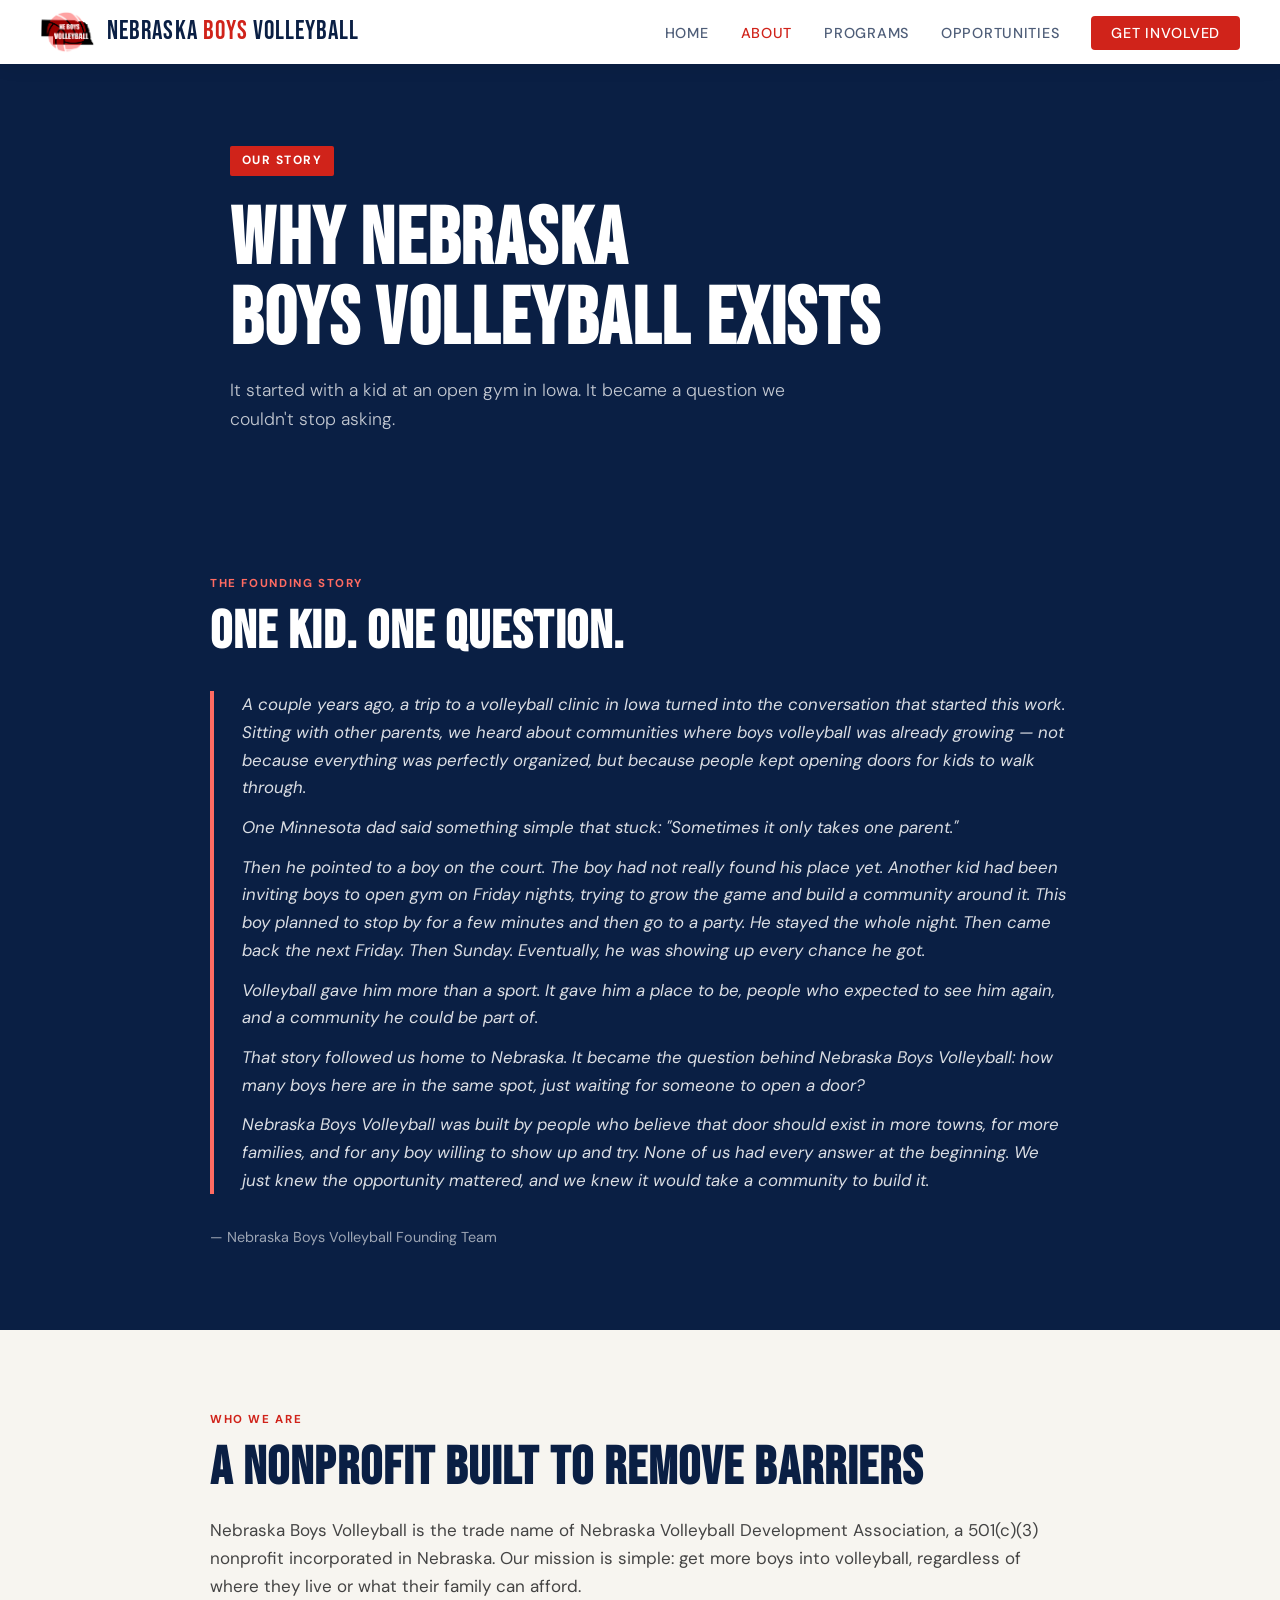
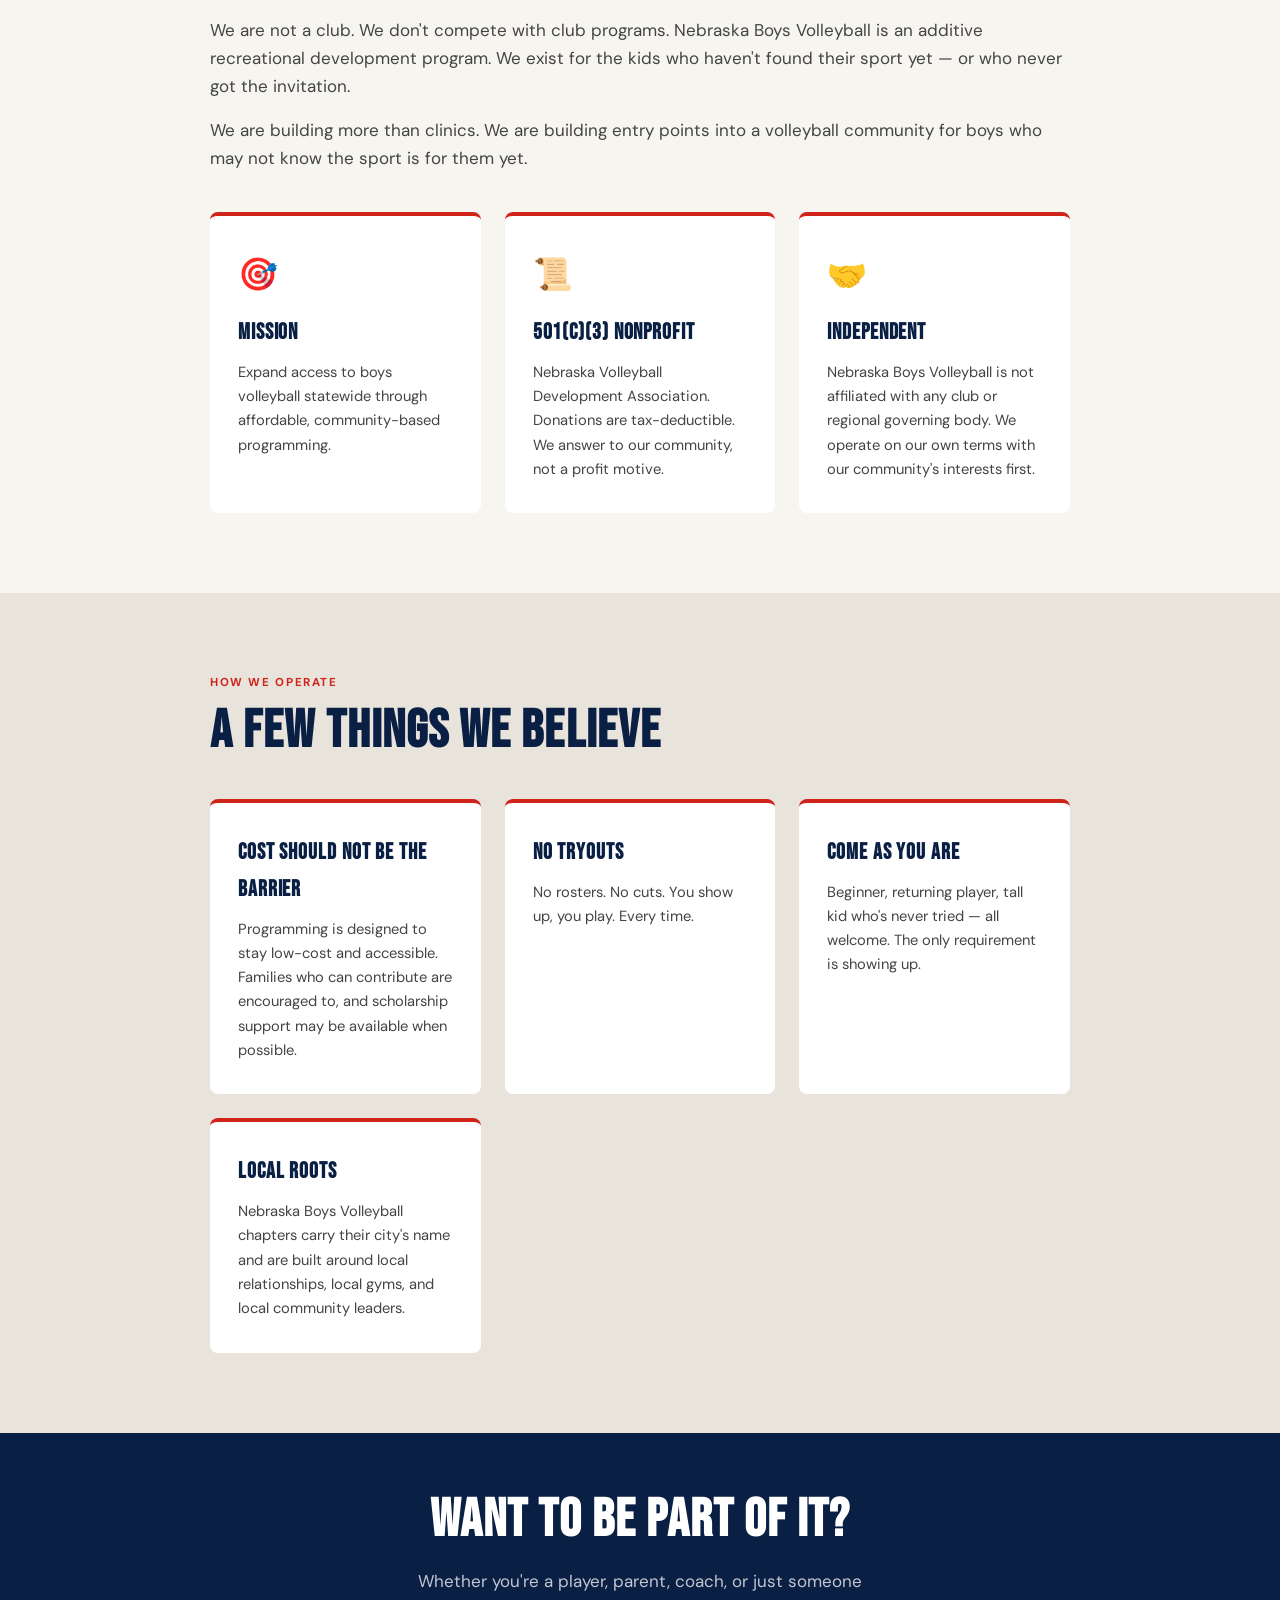
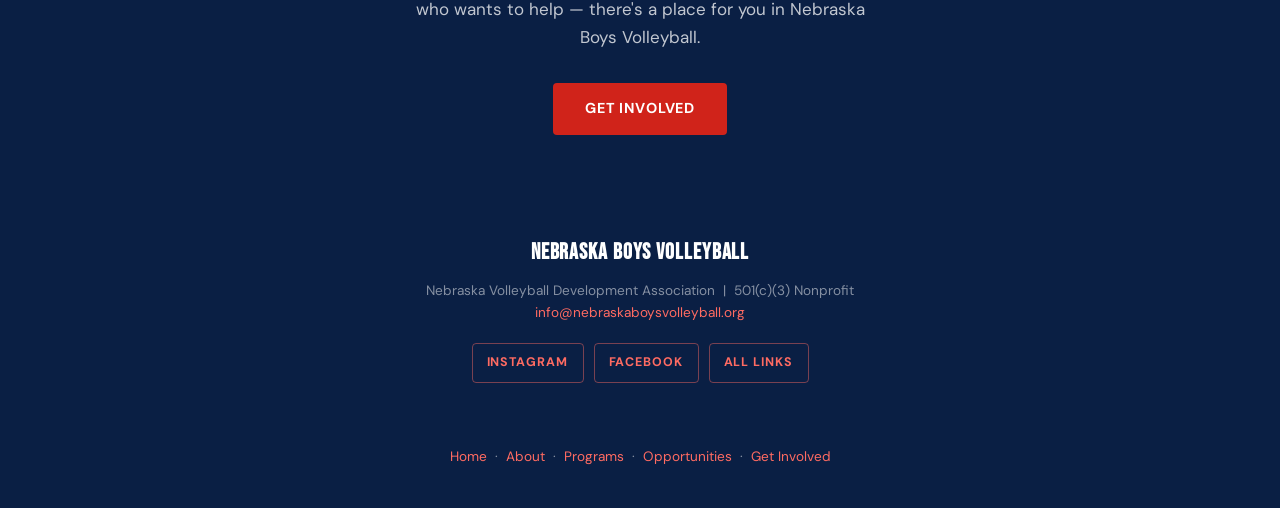
==== commit 13177f2c: "removed page" ====
--- a/about.html
+++ b/about.html
@@ -38,7 +38,6 @@
     <li><a href="about.html" class="active">About</a></li>
     <li><a href="programs.html">Programs</a></li>
     <li><a href="opportunities.html">Opportunities</a></li>
-    <li><a href="support.html">Support</a></li>
     <li><a href="get-involved.html" class="nav-cta">Get Involved</a></li>
   </ul>
 </nav>
@@ -132,7 +131,6 @@
     <p style="max-width:480px; margin: 12px auto 32px;">Whether you're a player, parent, coach, or just someone who wants to help &mdash; there's a place for you in Nebraska Boys Volleyball.</p>
     <div class="btn-row" style="justify-content:center;">
       <a href="get-involved.html" class="btn btn-primary">Get Involved</a>
-      <a href="support.html" class="btn btn-outline">Support Nebraska Boys Volleyball</a>
     </div>
   </div>
 </section>
@@ -146,7 +144,7 @@
     <a href="https://www.facebook.com/profile.php?id=61557560480954" target="_blank" rel="noopener">Facebook</a>
     <a href="https://linktr.ee/neboyshsvb" target="_blank" rel="noopener">All Links</a>
   </div>  <br><br>
-  <a href="index.html">Home</a> &nbsp;&middot;&nbsp; <a href="about.html">About</a> &nbsp;&middot;&nbsp; <a href="programs.html">Programs</a> &nbsp;&middot;&nbsp; <a href="opportunities.html">Opportunities</a> &nbsp;&middot;&nbsp; <a href="get-involved.html">Get Involved</a> &nbsp;&middot;&nbsp; <a href="support.html">Support Us</a>
+  <a href="index.html">Home</a> &nbsp;&middot;&nbsp; <a href="about.html">About</a> &nbsp;&middot;&nbsp; <a href="programs.html">Programs</a> &nbsp;&middot;&nbsp; <a href="opportunities.html">Opportunities</a> &nbsp;&middot;&nbsp; <a href="get-involved.html">Get Involved</a>
 </footer>
 
 </body>
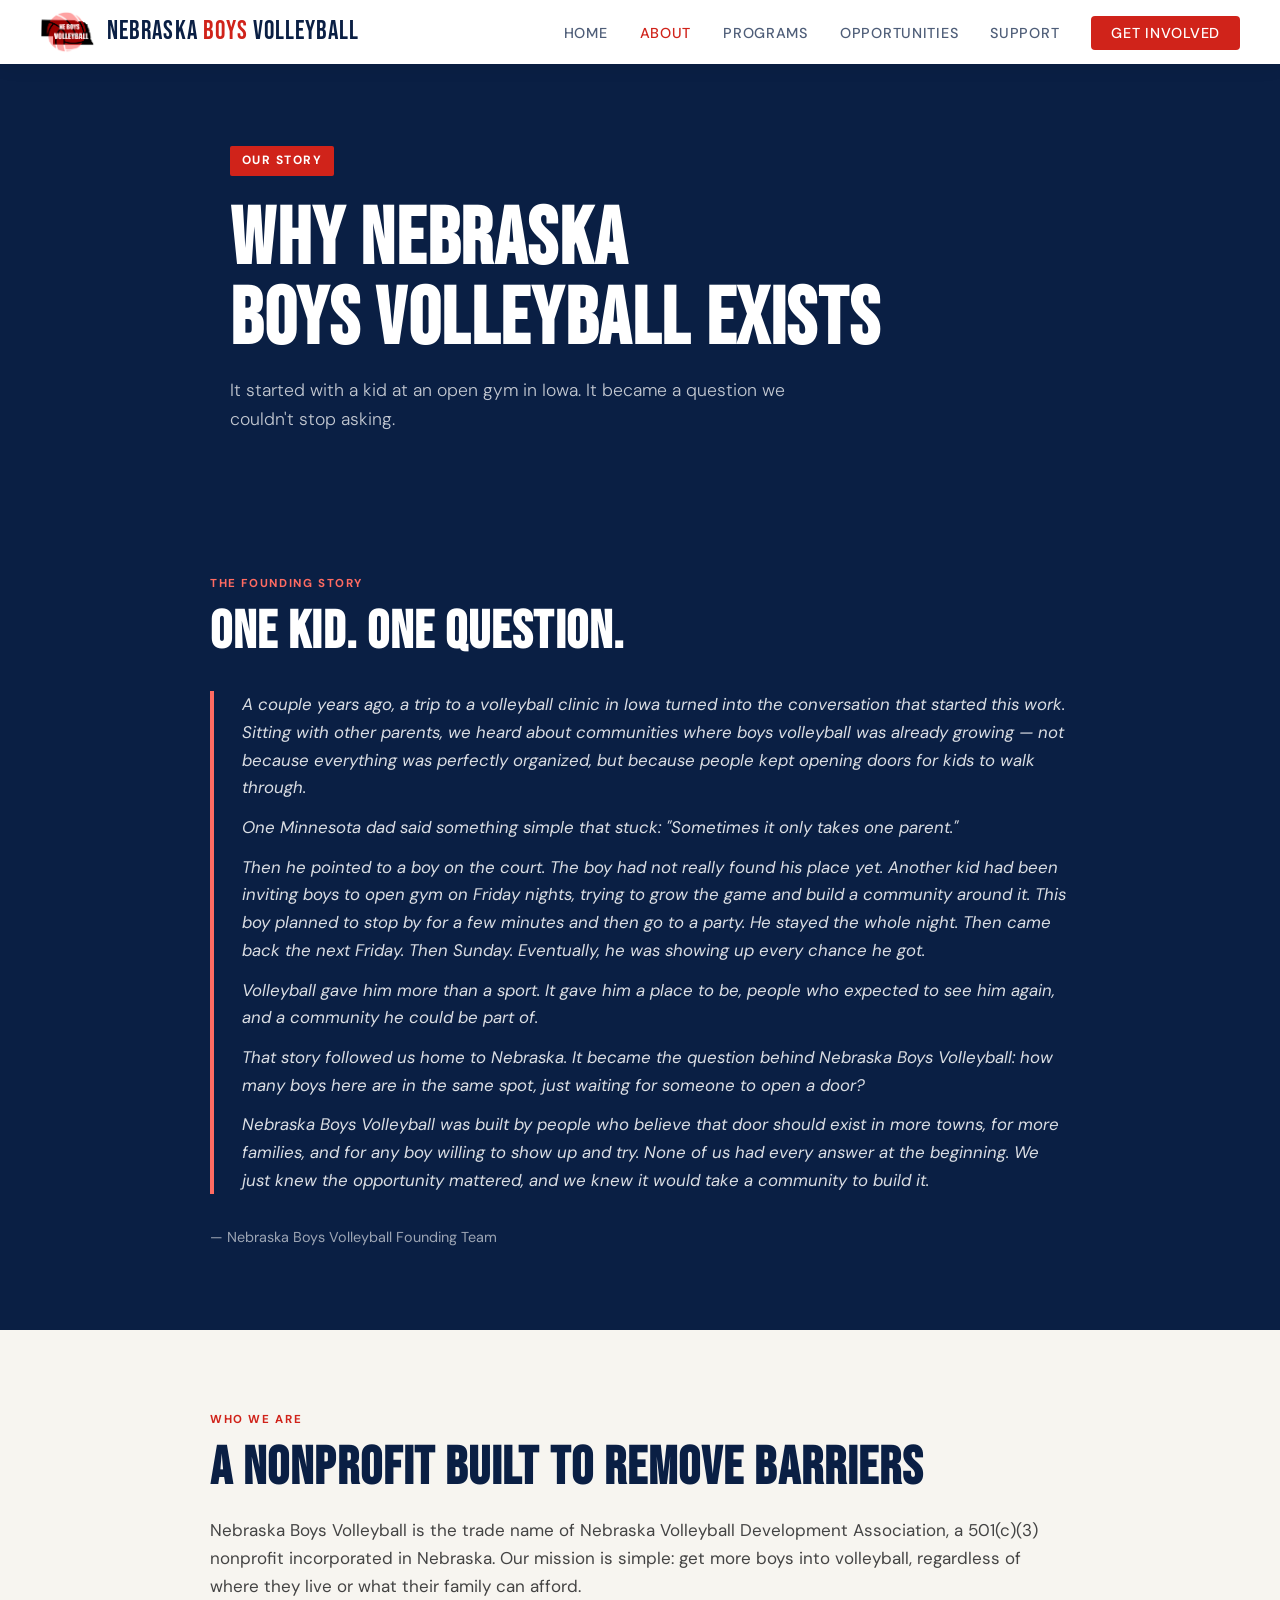
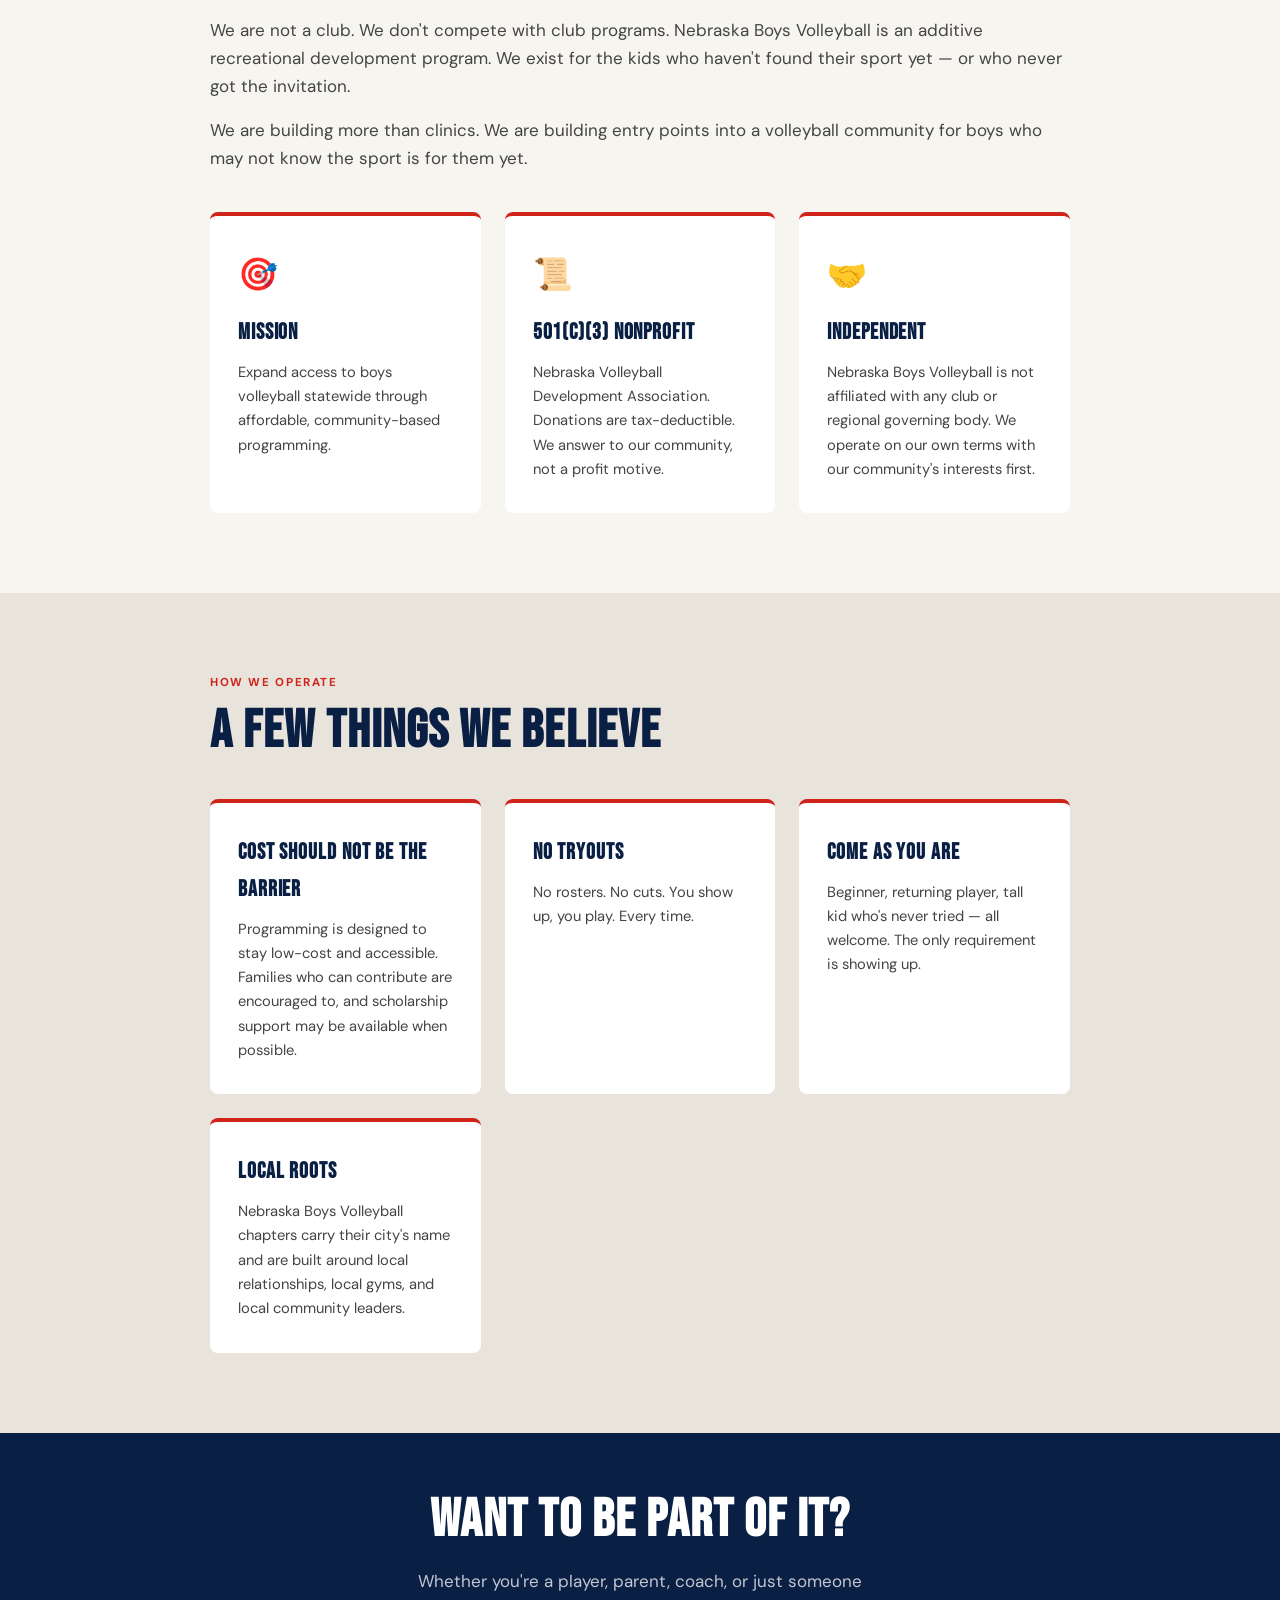
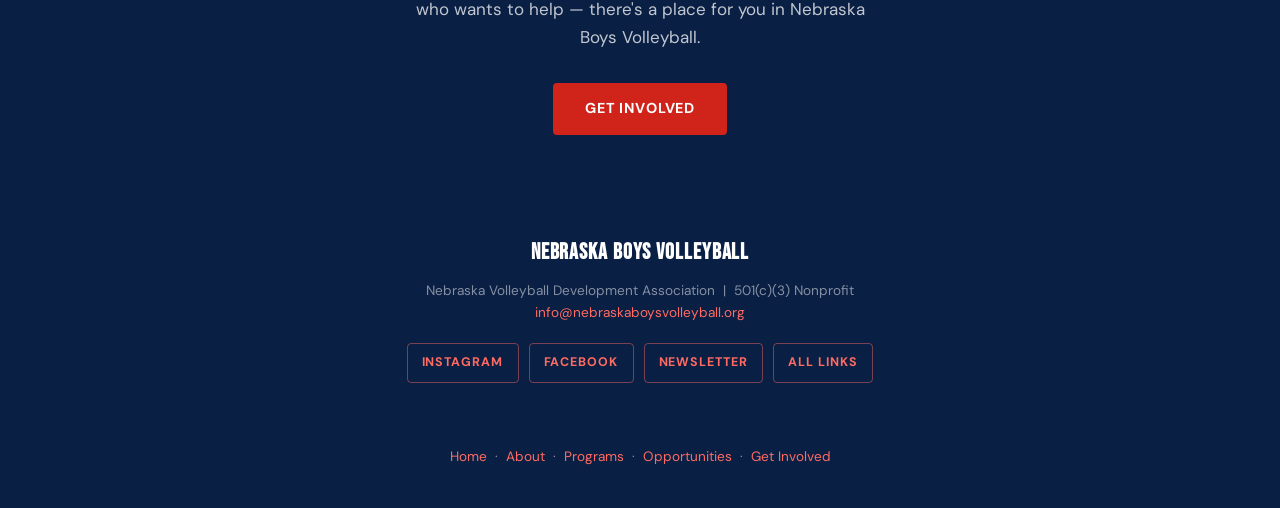
==== commit 487a86a9: "added newletter and support tab" ====
--- a/about.html
+++ b/about.html
@@ -38,6 +38,7 @@
     <li><a href="about.html" class="active">About</a></li>
     <li><a href="programs.html">Programs</a></li>
     <li><a href="opportunities.html">Opportunities</a></li>
+    <li><a href="support.html">Support</a></li>
     <li><a href="get-involved.html" class="nav-cta">Get Involved</a></li>
   </ul>
 </nav>
@@ -142,6 +143,7 @@
   <div class="social-links" aria-label="Nebraska Boys Volleyball social links">
     <a href="https://www.instagram.com/ne.boys.vb" target="_blank" rel="noopener">Instagram</a>
     <a href="https://www.facebook.com/profile.php?id=61557560480954" target="_blank" rel="noopener">Facebook</a>
+    <a href="https://nebraskaboysvolleyball.eo.page/n464w" target="_blank" rel="noopener">Newsletter</a>
     <a href="https://linktr.ee/neboyshsvb" target="_blank" rel="noopener">All Links</a>
   </div>  <br><br>
   <a href="index.html">Home</a> &nbsp;&middot;&nbsp; <a href="about.html">About</a> &nbsp;&middot;&nbsp; <a href="programs.html">Programs</a> &nbsp;&middot;&nbsp; <a href="opportunities.html">Opportunities</a> &nbsp;&middot;&nbsp; <a href="get-involved.html">Get Involved</a>
--- a/style.css
+++ b/style.css
@@ -229,6 +229,20 @@
   background: rgba(255,255,255,0.08);
 }
 
+.section-alt .btn-outline,
+.section[style*="background: var(--red)"] .btn-outline {
+  background: var(--white);
+  color: var(--navy);
+  border-color: var(--white);
+}
+
+.section-alt .btn-outline:hover,
+.section[style*="background: var(--red)"] .btn-outline:hover {
+  background: var(--off-white);
+  border-color: var(--off-white);
+  transform: translateY(-1px);
+}
+
 /* -- STAT BAR -- */
 .stat-bar {
   background: var(--red);
@@ -640,6 +654,11 @@
 
 .tier-card.featured .tier-desc {
   color: rgba(255,255,255,0.7);
+}
+
+.givebutter-embed {
+  max-width: 640px;
+  margin: 40px auto 0;
 }
 
 /* -- SUPPORTER WALL -- */
